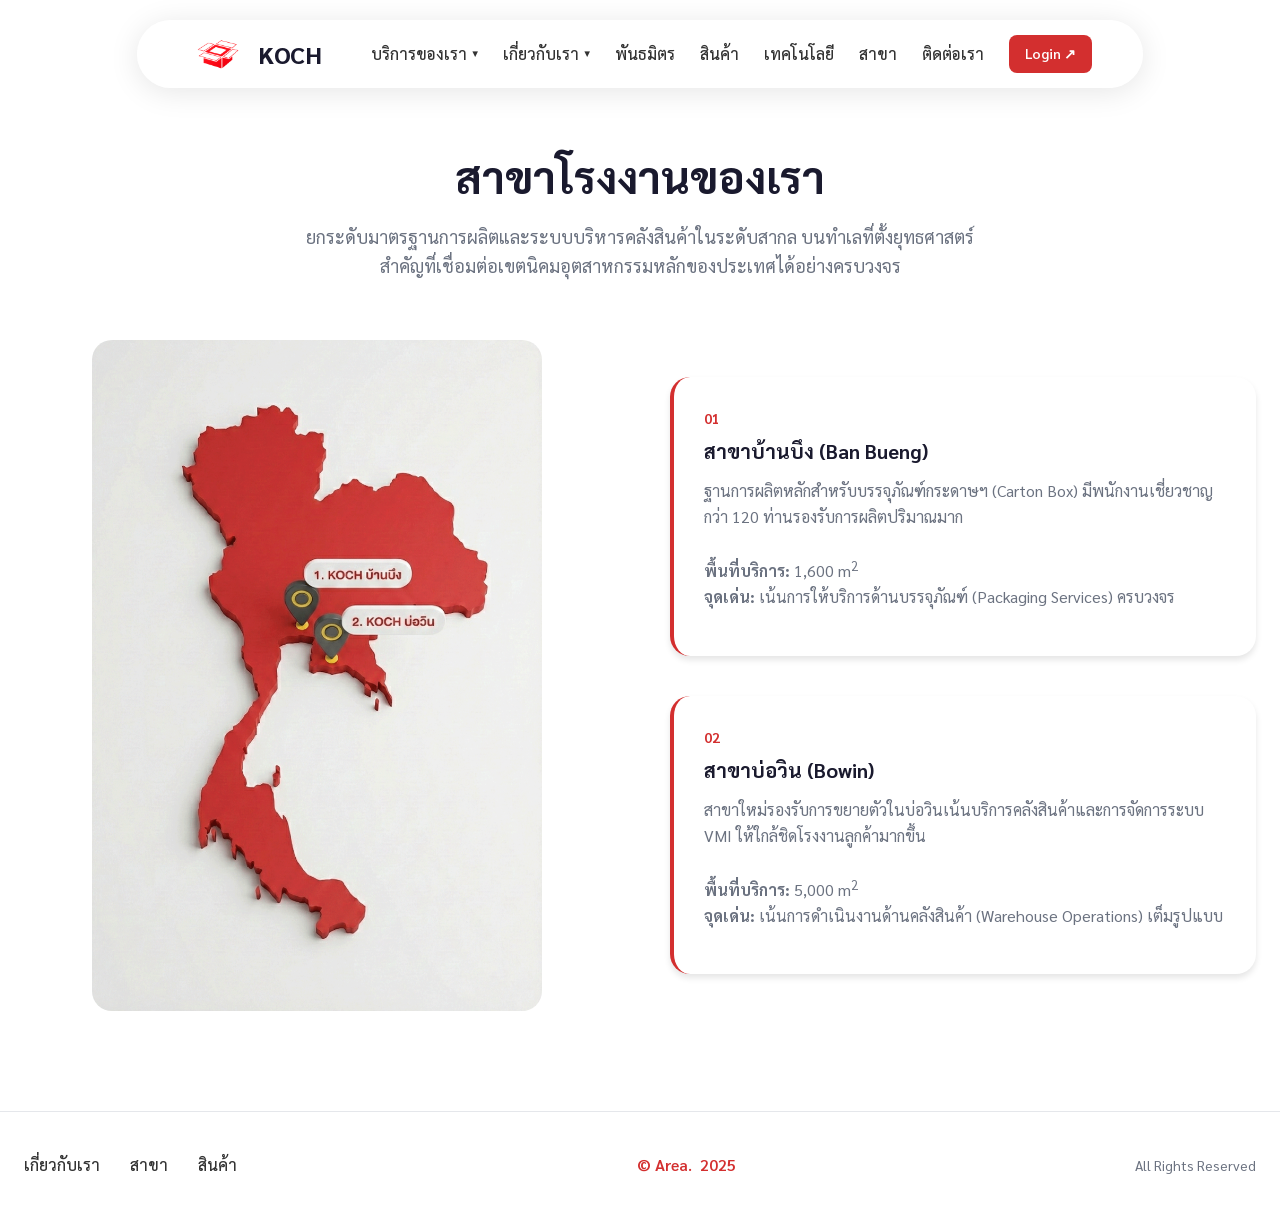
==== branches.html @ 714d0602 "feat: Introduce a dedicated technology page, update navigation links, add new technology-related ima" ====
<!doctype html>
<html lang="th">

<head>
  <meta charset="UTF-8" />
  <meta name="viewport" content="width=device-width, initial-scale=1.0" />
  <title>
    สาขาโรงงานของเรา - KOCH Packaging and Packing Services Co.,Ltd
  </title>
  <meta name="description" content="สาขาโรงงาน KOCH - ยกระดับมาตรฐานการผลิตและระบบบริหารคลังสินค้าในระดับสากล" />

  <!-- Favicon -->
  <link rel="icon" type="image/png" href="scr/assets/logo company/logo.png" />

  <!-- Google Fonts - Sarabun -->
  <link rel="preconnect" href="https://fonts.googleapis.com" />
  <link rel="preconnect" href="https://fonts.gstatic.com" crossorigin />
  <link href="https://fonts.googleapis.com/css2?family=Sarabun:wght@400;500;600;700;800&display=swap"
    rel="stylesheet" />

  <!-- Styles -->
  <link rel="stylesheet" href="styles.css" />
</head>

<body>
  <!-- ============================================
       Header / Navigation
       ============================================ -->
  <header class="header" id="header">
    <nav class="nav">
      <a href="index.html" class="logo">
        <img src="scr/assets/logo company/logo.png" alt="KOCH Logo" />
        <span class="logo-text">KOCH</span>
      </a>

      <ul class="nav-menu" id="navMenu">
        <li class="nav-dropdown">
          <a href="index.html#services" class="nav-link dropdown-toggle">บริการของเรา <span
              class="dropdown-arrow">▼</span></a>
          <ul class="dropdown-menu">
            <li>
              <a href="packaging-development.html" class="dropdown-link">Packaging Development</a>
            </li>
            <li>
              <a href="packaging-supply-management-system.html" class="dropdown-link">Packaging Supply Management
                System</a>
            </li>
            <li>
              <a href="warehouse-management.html" class="dropdown-link">Warehouse & Operation Management</a>
            </li>
            <li>
              <a href="transportation-service.html" class="dropdown-link">Transportation Inhouse Fleet & System</a>
            </li>
          </ul>
        </li>
        <li class="nav-dropdown">
          <a href="index.html#about" class="nav-link dropdown-toggle">เกี่ยวกับเรา <span
              class="dropdown-arrow">▼</span></a>
          <ul class="dropdown-menu">
            <li>
              <a href="company.html" class="dropdown-link">บริษัท Koch</a>
            </li>
            <li>
              <a href="expertise.html" class="dropdown-link">ความเชี่ยวชาญของเรา</a>
            </li>
            <li>
              <a href="vision.html" class="dropdown-link">วิสัยทัศน์</a>
            </li>
            <li>
              <a href="index.html#performance" class="dropdown-link">ผลประกอบการ</a>
            </li>
            <li>
              <a href="organization.html" class="dropdown-link">องค์กร</a>
            </li>
          </ul>
        </li>
        <li><a href="partners.html" class="nav-link">พันธมิตร</a></li>
        <li><a href="index.html#products" class="nav-link">สินค้า</a></li>
        <li>
          <a href="technology.html" class="nav-link">เทคโนโลยี</a>
        </li>
        <li><a href="branches.html" class="nav-link active">สาขา</a></li>
        <li><a href="contact.html" class="nav-link">ติดต่อเรา</a></li>
        <li><a href="#" class="btn btn-primary">Login ↗</a></li>
      </ul>

      <button class="mobile-menu-btn" id="mobileMenuBtn" aria-label="Toggle Menu">
        <span></span>
        <span></span>
        <span></span>
      </button>
    </nav>
  </header>

  <!-- ============================================
       Branches Section
       ============================================ -->
  <section class="section branches-section section-page-header" id="branches">
    <div class="container">
      <div class="branches-intro animate-on-scroll">
        <h2 class="section-title">สาขาโรงงานของเรา</h2>
        <p class="section-subtitle">
          ยกระดับมาตรฐานการผลิตและระบบบริหารคลังสินค้าในระดับสากล
          บนทำเลที่ตั้งยุทธศาสตร์สำคัญที่เชื่อมต่อเขตนิคมอุตสาหกรรมหลักของประเทศได้อย่างครบวงจร
        </p>
      </div>

      <div class="branches-content">
        <div class="branches-map animate-on-scroll">
          <img src="scr/assets/Gemini_Generated_map.png" alt="Thailand Map - KOCH Branches" width="600" height="750" />
        </div>

        <div class="branches-list">
          <div class="branch-card animate-on-scroll">
            <div class="branch-number">01</div>
            <h3 class="branch-name">สาขาบ้านบึง (Ban Bueng)</h3>
            <p class="branch-desc">
              ฐานการผลิตหลักสำหรับบรรจุภัณฑ์กระดาษฯ (Carton Box)
              มีพนักงานเชี่ยวชาญกว่า 120 ท่านรองรับการผลิตปริมาณมาก<br /><br />
              <strong>พื้นที่บริการ:</strong> 1,600 m<sup>2</sup><br />
              <strong>จุดเด่น:</strong> เน้นการให้บริการด้านบรรจุภัณฑ์
              (Packaging Services) ครบวงจร
            </p>
          </div>

          <div class="branch-card animate-on-scroll">
            <div class="branch-number">02</div>
            <h3 class="branch-name">สาขาบ่อวิน (Bowin)</h3>
            <p class="branch-desc">
              สาขาใหม่รองรับการขยายตัวในบ่อวินเน้นบริการคลังสินค้าและการจัดการระบบ
              VMI ให้ใกล้ชิดโรงงานลูกค้ามากขึ้น<br /><br />
              <strong>พื้นที่บริการ:</strong> 5,000 m<sup>2</sup><br />
              <strong>จุดเด่น:</strong> เน้นการดำเนินงานด้านคลังสินค้า
              (Warehouse Operations) เต็มรูปแบบ
            </p>
          </div>
        </div>
      </div>
    </div>
  </section>

  <!-- ============================================
       Footer
       ============================================ -->
  <footer class="footer">
    <div class="container">
      <div class="footer-content">
        <nav class="footer-nav">
          <a href="index.html#about" class="footer-link">เกี่ยวกับเรา</a>
          <a href="branches.html" class="footer-link">สาขา</a>
          <a href="index.html#products" class="footer-link">สินค้า</a>
        </nav>

        <div class="footer-brand">
          <span>© Area.</span>
          <span>2025</span>
        </div>

        <div class="footer-copyright">All Rights Reserved</div>
      </div>
    </div>
  </footer>

  <!-- Scripts -->
  <script src="scripts.js"></script>
</body>

</html>
---- styles.css ----
/* ============================================
   KOCH Packaging Website - Styles
   ============================================ */

/* ============================================
   TABLE OF CONTENTS
   ============================================
   
   1. CSS Variables (Design System)
   2. Reset & Base Styles
   3. Typography
   4. Layout (Container, Section)
   5. Header / Navigation
   6. Hero Section
   7. Services Section
   8. About Section
   9. Stats Section
   10. Expertise Section
   11. Products Section
   12. Technology Section
   13. Branches Section
   14. Contact Section
   15. Footer
   16. Components (Buttons, Cards, Carousel)
   17. Animations
   18. Responsive Breakpoints
   
/* ============================================
   1. CSS VARIABLES (Design System)
   ============================================ */
:root {
  /* Colors */
  --color-primary: #d32f2f;
  --color-primary-dark: #b71c1c;
  --color-primary-light: #ef5350;
  --color-navy: #1a1a2e;
  --color-navy-light: #2d2d44;
  --color-white: #ffffff;
  --color-light: #f8f9fa;
  --color-gray: #333333;
  --color-gray-light: #6b7280;
  --color-border: #e5e7eb;

  /* Typography */
  --font-family: "Sarabun", -apple-system, BlinkMacSystemFont, sans-serif;

  /* Spacing */
  --section-padding: 100px 0;
  --section-padding-mobile: 60px 0;
  --container-max: 1280px;
  --container-padding: 0 24px;

  /* Animations */
  --transition-fast: 0.2s ease;
  --transition-medium: 0.3s ease;
  --transition-slow: 0.5s ease;

  /* Shadows */
  --shadow-sm: 0 1px 3px rgba(0, 0, 0, 0.1);
  --shadow-md: 0 4px 6px rgba(0, 0, 0, 0.1);
  --shadow-lg: 0 10px 25px rgba(0, 0, 0, 0.15);
  --shadow-xl: 0 20px 50px rgba(0, 0, 0, 0.2);

  /* Border Radius */
  --radius-sm: 8px;
  --radius-md: 12px;
  --radius-lg: 20px;
  --radius-xl: 30px;
}

/* Reset & Base */
*,
*::before,
*::after {
  box-sizing: border-box;
  margin: 0;
  padding: 0;
}

html {
  scroll-behavior: smooth;
  font-size: 16px;
  scroll-padding-top: 180px;
}

body {
  font-family: var(--font-family);
  color: var(--color-gray);
  background-color: var(--color-white);
  line-height: 1.6;
  -webkit-font-smoothing: antialiased;
  -moz-osx-font-smoothing: grayscale;
}

img {
  max-width: 100%;
  height: auto;
  display: block;
}

a {
  text-decoration: none;
  color: inherit;
  transition: color var(--transition-fast);
}

ul,
ol {
  list-style: none;
}

/* Typography */
h1,
h2,
h3,
h4,
h5,
h6 {
  font-weight: 700;
  line-height: 1.2;
  color: var(--color-navy);
}

h1 {
  font-size: clamp(2rem, 5vw, 3.5rem);
}

h2 {
  font-size: clamp(1.75rem, 4vw, 2.75rem);
}

h3 {
  font-size: clamp(1.25rem, 3vw, 1.5rem);
}

p {
  margin-bottom: 1rem;
}

/* Container */
.container {
  max-width: var(--container-max);
  margin: 0 auto;
  padding: var(--container-padding);
}

/* Section Base */
.section {
  padding: var(--section-padding);
}

.section-header {
  text-align: center;
  margin-bottom: 60px;
}

.section-title {
  margin-bottom: 20px;
  position: relative;
}

.section-subtitle {
  color: var(--color-gray-light);
  font-size: 1.125rem;
  max-width: 700px;
  margin: 0 auto;
}

/* Subpage section with header offset - replaces inline style="padding-top: 150px" */
.section-page-header {
  padding-top: 150px;
}

/* ============================================
   Header / Navigation
   ============================================ */
.header {
  position: fixed;
  top: 20px;
  left: 50%;
  transform: translateX(-50%);
  z-index: 1000;
  background: rgba(255, 255, 255, 0.4);
  backdrop-filter: blur(20px);
  -webkit-backdrop-filter: blur(20px);
  transition: var(--transition-medium);
  border-radius: 50px;
  box-shadow: 0 4px 30px rgba(0, 0, 0, 0.1);
  border: 1px solid rgba(255, 255, 255, 0.3);
  width: auto;
  max-width: 95%;
}

.header.scrolled {
  box-shadow: 0 4px 30px rgba(0, 0, 0, 0.15);
}

.nav {
  display: flex;
  align-items: center;
  justify-content: center;
  gap: 90px;
  padding: 12px 50px;
}

.logo {
  display: flex;
  align-items: center;
  gap: 10px;
  font-size: 1.5rem;
  font-weight: 800;
  color: var(--color-navy);
  margin-right: 20px;
}

.logo img {
  height: 40px;
  width: auto;
}

.logo-text {
  font-weight: 800;
  letter-spacing: -0.5px;
}

.nav-menu {
  display: flex;
  align-items: center;
  gap: 25px;
}

.nav-link {
  font-weight: 500;
  color: var(--color-gray);
  position: relative;
  padding: 8px 0;
  white-space: nowrap;
}

.nav-link::after {
  content: "";
  position: absolute;
  bottom: 0;
  left: 0;
  width: 0;
  height: 2px;
  background: var(--color-primary);
  transition: var(--transition-fast);
}

.nav-link:hover::after {
  width: 100%;
}

.nav-link:hover {
  color: var(--color-primary);
}

/* Dropdown Menu Styles */
.nav-dropdown {
  position: relative;
}

.dropdown-toggle {
  display: flex;
  align-items: center;
  gap: 5px;
}

.dropdown-arrow {
  font-size: 0.6rem;
  transition: var(--transition-fast);
}

.nav-dropdown:hover .dropdown-arrow {
  transform: rotate(180deg);
}

.dropdown-menu {
  position: absolute;
  top: 100%;
  left: 50%;
  transform: translateX(-50%);
  background: rgba(255, 255, 255, 0.95);
  backdrop-filter: blur(20px);
  -webkit-backdrop-filter: blur(20px);
  border-radius: var(--radius-md);
  box-shadow: 0 10px 40px rgba(0, 0, 0, 0.15);
  min-width: 220px;
  padding: 12px 0;
  opacity: 0;
  visibility: hidden;
  transform: translateX(-50%) translateY(10px);
  transition: var(--transition-fast);
  border: 1px solid rgba(255, 255, 255, 0.3);
  margin-top: 10px;
  z-index: 1000;
}

.dropdown-menu::before {
  content: "";
  position: absolute;
  top: -10px;
  left: 0;
  right: 0;
  height: 10px;
}

.nav-dropdown:hover .dropdown-menu {
  opacity: 1;
  visibility: visible;
  transform: translateX(-50%) translateY(0);
}

.dropdown-menu li {
  list-style: none;
}

.dropdown-link {
  display: block;
  padding: 12px 20px;
  color: var(--color-gray);
  font-weight: 500;
  font-size: 0.9375rem;
  transition: var(--transition-fast);
  white-space: nowrap;
}

.dropdown-link:hover {
  background: var(--color-light);
  color: var(--color-primary);
  padding-left: 25px;
}

.btn {
  display: inline-flex;
  align-items: center;
  justify-content: center;
  gap: 6px;
  padding: 8px 16px;
  border-radius: var(--radius-sm);
  font-weight: 600;
  font-size: 0.85rem;
  transition: var(--transition-fast);
  cursor: pointer;
  border: none;
  white-space: nowrap;
}

.btn-primary {
  background: var(--color-primary);
  color: var(--color-white);
}

.btn-primary:hover {
  background: var(--color-primary-dark);
  transform: translateY(-2px);
  box-shadow: var(--shadow-md);
}

.btn-outline {
  background: transparent;
  border: 2px solid var(--color-primary);
  color: var(--color-primary);
}

.btn-outline:hover {
  background: var(--color-primary);
  color: var(--color-white);
}

/* Mobile Menu */
.mobile-menu-btn {
  display: none;
  flex-direction: column;
  gap: 5px;
  background: none;
  border: none;
  cursor: pointer;
  padding: 5px;
}

.mobile-menu-btn span {
  display: block;
  width: 25px;
  height: 3px;
  background: var(--color-navy);
  border-radius: 2px;
  transition: var(--transition-fast);
}

.mobile-menu-btn.active span:nth-child(1) {
  transform: translateY(8px) rotate(45deg);
}

.mobile-menu-btn.active span:nth-child(2) {
  opacity: 0;
}

.mobile-menu-btn.active span:nth-child(3) {
  transform: translateY(-8px) rotate(-45deg);
}

/* ============================================
   Hero Section - New Design with Overlapping Frames
   ============================================ */
.hero-new {
  padding-top: 80px;
  padding-bottom: 0;
  background: var(--color-white);
  overflow: visible;
}

.hero-new-container {
  max-width: var(--container-max);
  margin: 0 auto;
  padding: 40px 24px 0;
}

.hero-frame-wrapper {
  position: relative;
  max-width: 900px;
  margin: 0 auto;
  padding: 30px;
}

/* Red Rounded Frame - Background layer */
.hero-red-frame {
  position: absolute;
  top: 150px;
  left: -190px;
  width: 1280px;
  height: calc(70% - 40px);
  background: var(--color-primary);
  border-radius: 30px 30px 30px 30px;
  z-index: 1;
}

/* Dark iPad-like Frame - Contains the image */
.hero-dark-frame {
  position: relative;
  z-index: 2;
  background: #1a1a2e;
  border-radius: 20px;
  padding: 15px;
  box-shadow: 0 30px 80px rgba(0, 0, 0, 0.3);
  margin: 0 auto;
}

.hero-main-image {
  width: 100%;
  height: auto;
  display: block;
  border-radius: 12px;
}

/* Old Hero styles kept for backwards compatibility */
.hero {
  padding-top: 100px;
  background: linear-gradient(135deg,
      var(--color-primary) 0%,
      var(--color-primary-dark) 100%);
  color: var(--color-white);
  position: relative;
  overflow: hidden;
}

.hero-container {
  padding: 60px 24px 80px;
  max-width: var(--container-max);
  margin: 0 auto;
}

.hero-content {
  margin-bottom: 50px;
}

.hero-title {
  font-size: clamp(1.75rem, 4vw, 2.5rem);
  color: var(--color-white);
  margin-bottom: 20px;
  font-weight: 700;
}

.hero-description {
  font-size: 1rem;
  opacity: 0.95;
  max-width: 650px;
  line-height: 1.7;
  margin-bottom: 30px;
}

/* Stats Cards */
.stats-grid {
  display: grid;
  grid-template-columns: repeat(2, 1fr);
  gap: 30px;
  margin-bottom: 40px;
}

.stat-card {
  display: flex;
  align-items: flex-start;
  gap: 20px;
}

.stat-icon {
  width: 50px;
  height: 50px;
  background: var(--color-white);
  border-radius: var(--radius-sm);
  display: flex;
  align-items: center;
  justify-content: center;
  flex-shrink: 0;
}

.stat-icon svg {
  width: 28px;
  height: 28px;
  stroke: var(--color-primary);
}

.stat-number {
  font-size: 2.5rem;
  font-weight: 800;
  line-height: 1;
  margin-bottom: 5px;
}

.stat-label {
  font-size: 0.875rem;
  opacity: 0.9;
}

.stat-title {
  font-weight: 700;
  font-size: 1.1rem;
  margin-bottom: 8px;
  color: var(--color-white);
}

.stat-desc {
  font-size: 0.9rem;
  opacity: 0.9;
  line-height: 1.5;
}

/* Hero Images */
.hero-images {
  display: grid;
  grid-template-columns: 1fr 1fr;
  gap: 20px;
}

.hero-image-card {
  border-radius: var(--radius-lg);
  overflow: hidden;
  box-shadow: var(--shadow-xl);
  transition: var(--transition-medium);
}

.hero-image-card:hover {
  transform: scale(1.02);
}

.hero-image-card img {
  width: 100%;
  height: 250px;
  object-fit: cover;
}

.hero-image-card.large {
  grid-column: span 2;
}

.hero-image-card.large img {
  height: 300px;
}

/* Hero New Responsive */

/* iPad Pro 12.9" and large tablets */
@media (max-width: 1366px) {
  .hero-red-frame {
    width: calc(100% + 100px);
    left: -50px;
  }
}

/* iPad Pro 11" / iPad Air */
@media (max-width: 1180px) {
  .hero-red-frame {
    top: 120px;
    left: -30px;
    width: calc(100% + 60px);
    height: calc(65% - 30px);
  }

  .hero-dark-frame {
    margin-left: 30px;
  }
}

/* iPad Air / iPad Mini landscape */
@media (max-width: 1024px) {
  .hero-red-frame {
    top: 100px;
    left: -20px;
    width: calc(100% + 40px);
    height: calc(60% - 20px);
  }

  .hero-dark-frame {
    margin-left: 20px;
    padding: 12px;
  }
}

/* iPad Mini portrait and smaller tablets */
@media (max-width: 834px) {
  .hero-red-frame {
    top: 90px;
    left: -15px;
    width: calc(100% + 30px);
    height: calc(55% - 15px);
    border-radius: 25px;
  }

  .hero-dark-frame {
    margin-left: 15px;
    padding: 10px;
    border-radius: 16px;
  }
}

/* Mobile devices */
@media (max-width: 768px) {
  .hero-new {
    padding-top: 70px;
  }

  .hero-red-frame {
    top: 80px;
    left: -10px;
    width: calc(100% + 20px);
    height: calc(50% - 10px);
    border-radius: 20px;
  }

  .hero-main-image {
    border-radius: 8px;
  }

  .hero-dark-frame {
    margin-left: 10px;
    padding: 8px;
    border-radius: 14px;
  }
}

/* ============================================
   Services Section
   ============================================ */
.services {
  background: var(--color-white);
  padding-top: 0;
}

.services-grid {
  display: grid;
  grid-template-columns: repeat(4, 1fr);
  gap: 30px;
}

.service-card {
  padding: 40px;
  border-radius: var(--radius-lg);
  background: #f0f0f0;
  border: 0;
  color: #242424;
  font-weight: 600;
  text-shadow: 0 0.0625em 0 #fff;
  box-shadow:
    inset 0 0.0625em 0 0 #f4f4f4,
    0 0.0625em 0 0 #efefef,
    0 0.125em 0 0 #ececec,
    0 0.25em 0 0 #e0e0e0,
    0 0.3125em 0 0 #dedede,
    0 0.375em 0 0 #dcdcdc,
    0 0.425em 0 0 #cacaca,
    0 0.425em 0.5em 0 #cecece;
  transition: translate 0.15s ease, box-shadow 0.15s ease;
  cursor: pointer;
}

.service-card:hover {
  translate: 0 0.425em;
  box-shadow:
    inset 0 0.03em 0 0 #f4f4f4,
    0 0.03em 0 0 #efefef,
    0 0.0625em 0 0 #ececec,
    0 0.125em 0 0 #e0e0e0,
    0 0.125em 0 0 #dedede,
    0 0.2em 0 0 #dcdcdc,
    0 0.225em 0 0 #cacaca,
    0 0.225em 0.375em 0 #cecece;
}

.service-card:active {
  translate: 0 0.225em;
  box-shadow:
    inset 0 0.03em 0 0 #f4f4f4,
    0 0.03em 0 0 #efefef,
    0 0.0625em 0 0 #ececec,
    0 0.125em 0 0 #e0e0e0,
    0 0.125em 0 0 #dedede,
    0 0.2em 0 0 #dcdcdc,
    0 0.225em 0 0 #cacaca,
    0 0.225em 0.375em 0 #cecece;
}

.service-icon {
  width: 60px;
  height: 60px;
  background: var(--color-white);
  border-radius: var(--radius-md);
  display: flex;
  align-items: center;
  justify-content: center;
  margin-bottom: 24px;
  box-shadow: var(--shadow-sm);
}

.service-icon svg {
  width: 32px;
  height: 32px;
  stroke: var(--color-primary);
}

.service-title {
  margin-bottom: 16px;
  font-size: 1.25rem;
}

.service-desc {
  color: var(--color-gray-light);
  line-height: 1.7;
}

/* ============================================
   About Section
   ============================================ */
.about {
  background: var(--color-light);
}

.about-wrapper {
  display: grid;
  grid-template-columns: 1fr 1fr;
  gap: 60px;
  align-items: center;
}

.about-content {
  max-width: 900px;
}

.about-title {
  font-size: clamp(2.5rem, 6vw, 4rem);
  margin-bottom: 30px;
}

.about-text {
  font-size: 1.125rem;
  line-height: 1.8;
  color: var(--color-gray);
}

.about-model {
  display: flex;
  justify-content: center;
  align-items: center;
}

.about-model model-viewer {
  border-radius: var(--radius-lg);
  background: transparent;
}

@media (max-width: 992px) {
  .about-wrapper {
    grid-template-columns: 1fr;
    gap: 40px;
  }

  .about-model {
    order: -1;
  }
}

/* ============================================
   Stats with Customers Section
   ============================================ */
.stats-section {
  background: var(--color-white);
  position: relative;
}

.stats-content {
  display: grid;
  grid-template-columns: 1fr 1fr;
  gap: 60px;
  align-items: center;
}

.stats-info {
  padding-right: 40px;
}

.stats-intro {
  margin-bottom: 30px;
}

.stats-intro-title {
  font-size: 1.5rem;
  color: var(--color-primary);
  margin-bottom: 15px;
}

.stats-boxes {
  display: grid;
  grid-template-columns: repeat(2, 1fr);
  gap: 30px;
  margin-bottom: 40px;
}

.stats-box {
  background: var(--color-light);
  padding: 30px;
  border-radius: var(--radius-md);
  text-align: center;
}

.stats-box-icon {
  width: 50px;
  height: 50px;
  background: var(--color-primary);
  border-radius: 50%;
  display: flex;
  align-items: center;
  justify-content: center;
  margin: 0 auto 15px;
}

.stats-box-icon svg {
  width: 24px;
  height: 24px;
  stroke: var(--color-white);
}

.stats-box-number {
  font-size: 2.5rem;
  font-weight: 800;
  color: var(--color-primary);
  line-height: 1;
}

.stats-box-label {
  font-size: 0.875rem;
  color: var(--color-gray-light);
  margin-top: 8px;
}

.stats-box-title {
  font-weight: 700;
  margin-top: 15px;
  font-size: 1rem;
}

.stats-box-desc {
  font-size: 0.875rem;
  color: var(--color-gray-light);
  margin-top: 8px;
  line-height: 1.5;
}

.stats-images {
  display: grid;
  grid-template-columns: repeat(2, 1fr);
  gap: 15px;
}

.stats-image {
  border-radius: var(--radius-md);
  overflow: hidden;
}

.stats-image img {
  width: 100%;
  height: 200px;
  object-fit: cover;
  transition: var(--transition-medium);
}

.stats-image:hover img {
  transform: scale(1.05);
}

.stats-image.large {
  grid-column: span 2;
}

/* ============================================
   Packaging Development Specifics
   ============================================ */
.packaging-intro-grid {
  display: grid;
  grid-template-columns: 1.2fr 0.8fr;
  gap: 40px;
  align-items: center;
}

.packaging-intro-grid.model-left {
  grid-template-columns: 0.8fr 1.2fr;
}

@media (max-width: 768px) {
  .packaging-intro-grid {
    grid-template-columns: 1fr;
    gap: 30px;
  }
}

.stats-image.large img {
  height: 250px;
}

/* ============================================
   Expertise Section (Our Expertise)
   ============================================ */
.expertise-section {
  background: var(--color-white);
  position: relative;
}

.expertise-content {
  display: grid;
  grid-template-columns: 1fr 1fr;
  gap: 60px;
  align-items: start;
}

.expertise-info {
  padding-right: 20px;
}

.expertise-title {
  font-size: clamp(2.5rem, 6vw, 4rem);
  font-weight: 800;
  color: var(--color-navy);
  margin-bottom: 30px;
  line-height: 1.2;
}

.expertise-subtitle {
  font-size: 1.25rem;
  color: var(--color-navy);
  font-weight: 600;
  margin-bottom: 20px;
  line-height: 1.6;
}

.exp.service-desc {
  font-size: 0.9375rem;
  color: var(--color-gray-light);
  line-height: 1.7;
}

.service-card-link {
  text-decoration: none;
  color: inherit;
  display: block;
}

.service-card-link .service-card {
  cursor: pointer;
}

/* ============================================
   Service Detail Page
   ============================================ */
.service-detail-hero {
  padding: 150px 0 60px;
  background: linear-gradient(135deg,
      var(--color-navy) 0%,
      var(--color-navy-light) 100%);
  color: var(--color-white);
}

.service-detail-header {
  text-align: center;
}

.service-detail-icon {
  width: 80px;
  height: 80px;
  background: rgba(255, 255, 255, 0.15);
  border-radius: var(--radius-lg);
  display: flex;
  align-items: center;
  justify-content: center;
  margin: 0 auto 30px;
}

.service-detail-icon svg {
  width: 40px;
  height: 40px;
  stroke: var(--color-white);
}

.service-detail-title {
  font-size: clamp(2.5rem, 5vw, 3.5rem);
  font-weight: 800;
  margin-bottom: 15px;
}

.service-detail-subtitle {
  font-size: 1.25rem;
  opacity: 0.9;
}

.service-detail-content {
  background: var(--color-white);
}

.service-detail-intro {
  max-width: 900px;
  margin: 0 auto 60px;
  text-align: center;
}

.lead-text {
  font-size: 1.25rem;
  line-height: 1.8;
  color: var(--color-gray);
}

.capabilities-section {
  margin-bottom: 60px;
}

.section-title-center {
  text-align: center;
  font-size: 2rem;
  font-weight: 700;
  color: var(--color-navy);
  margin-bottom: 10px;
}

.section-subtitle-center {
  text-align: center;
  font-size: 1rem;
  color: var(--color-gray-light);
  margin-bottom: 20px;
}

.capabilities-intro {
  text-align: center;
  font-size: 1.1rem;
  color: var(--color-gray);
  margin-bottom: 40px;
}

.capabilities-grid {
  display: grid;
  grid-template-columns: repeat(3, 1fr);
  gap: 30px;
}

.capability-card {
  background: var(--color-light);
  padding: 40px;
  border-radius: var(--radius-lg);
  text-align: center;
  transition: var(--transition-medium);
}

.capability-card:hover {
  transform: translateY(-5px);
  box-shadow: var(--shadow-lg);
}

.capability-icon {
  width: 70px;
  height: 70px;
  background: var(--color-primary);
  border-radius: 50%;
  display: flex;
  align-items: center;
  justify-content: center;
  margin: 0 auto 25px;
}

.capability-icon svg {
  width: 32px;
  height: 32px;
  stroke: var(--color-white);
}

.capability-card h3 {
  font-size: 1.25rem;
  font-weight: 700;
  color: var(--color-navy);
  margin-bottom: 15px;
}

.capability-card p {
  font-size: 0.95rem;
  color: var(--color-gray);
  line-height: 1.7;
}

.back-link {
  text-align: center;
  margin-top: 40px;
}

@media (max-width: 992px) {
  .capabilities-grid {
    grid-template-columns: repeat(2, 1fr);
  }
}

@media (max-width: 768px) {
  .capabilities-grid {
    grid-template-columns: 1fr;
  }

  .service-detail-title {
    font-size: 2rem;
  }
}

.expertise-desc {
  font-size: 1rem;
  color: var(--color-gray);
  line-height: 1.8;
  margin-bottom: 40px;
}

.expertise-services-list {
  display: flex;
  flex-direction: column;
  gap: 30px;
}

.expertise-service-item {
  display: flex;
  gap: 20px;
  align-items: flex-start;
}

.expertise-service-number {
  font-size: 1.125rem;
  font-weight: 600;
  color: var(--color-gray-light);
  min-width: 30px;
}

.expertise-service-content h3 {
  font-size: 1.125rem;
  font-weight: 700;
  color: var(--color-navy);
  margin-bottom: 8px;
}

.expertise-service-content p {
  font-size: 0.95rem;
  color: var(--color-gray);
  line-height: 1.6;
  margin: 0;
}

.expertise-images {
  display: flex;
  flex-direction: column;
  gap: 15px;
}

.expertise-image {
  border-radius: var(--radius-lg);
  overflow: hidden;
}

.expertise-image img {
  width: 100%;
  height: 280px;
  object-fit: cover;
  transition: var(--transition-medium);
}

.expertise-image.large {
  height: 100%;
}

.expertise-image.large img {
  height: 100%;
  min-height: 600px;
  object-fit: cover;
}

.expertise-image:hover img {
  transform: scale(1.02);
}

/* Expertise Section Responsive */
@media (max-width: 992px) {
  .expertise-content {
    grid-template-columns: 1fr;
    gap: 40px;
  }

  .expertise-info {
    padding-right: 0;
  }

  .expertise-title {
    font-size: 2.5rem;
  }

  .expertise-image.large img {
    min-height: 350px;
  }

  /* Reverse order for specific sections on mobile */
  .expertise-content.mobile-reverse .expertise-info {
    order: 1;
  }

  .expertise-content.mobile-reverse .expertise-images {
    order: 2;
  }
}

@media (max-width: 768px) {
  .expertise-title {
    font-size: 2rem;
  }

  .expertise-subtitle {
    font-size: 1.1rem;
  }

  .expertise-services-list {
    gap: 25px;
  }

  .expertise-image.large img {
    min-height: 280px;
  }
}

/* Customer Logos */
.customers-section {
  padding: 60px 0;
  background: var(--color-white);
}

.customers-section .customers {
  margin-top: 0;
  padding-top: 0;
  border-top: none;
}

.customers {
  margin-top: 60px;
  padding-top: 60px;
  border-top: 1px solid var(--color-border);
}

.customers-title {
  text-align: center;
  font-size: 1rem;
  color: var(--color-gray-light);
  margin-bottom: 30px;
  text-transform: uppercase;
  letter-spacing: 2px;
}

.customers-logos {
  display: flex;
  flex-wrap: wrap;
  justify-content: center;
  align-items: center;
  gap: 40px;
}

/* Infinite Logo Slider */
.logo-slider {
  overflow: hidden;
  position: relative;
  width: 100%;
}

.logo-slider::before,
.logo-slider::after {
  content: "";
  position: absolute;
  top: 0;
  width: 100px;
  height: 100%;
  z-index: 2;
}

.logo-slider::before {
  left: 0;
  background: linear-gradient(to right, var(--color-white), transparent);
}

.logo-slider::after {
  right: 0;
  background: linear-gradient(to left, var(--color-white), transparent);
}

.logo-slider-track {
  display: flex;
  align-items: center;
  gap: 60px;
  animation: scroll-logos 20s linear infinite;
  width: max-content;
}

.logo-slider-track:hover {
  animation-play-state: paused;
}

@keyframes scroll-logos {
  0% {
    transform: translateX(0);
  }

  100% {
    transform: translateX(-50%);
  }
}

.customer-logo {
  height: 40px;
  width: auto;
  opacity: 0.7;
  transition: var(--transition-fast);
  filter: grayscale(100%);
  flex-shrink: 0;
}

.customer-logo:hover {
  opacity: 1;
  filter: grayscale(0%);
}

/* Logo size modifiers */
.customer-logo.logo-sm {
  height: 28px;
}

.customer-logo.logo-lg {
  height: 55px;
}

/* ============================================
   Branches Section
   ============================================ */
.branches {
  background: var(--color-light);
}

.branches-intro {
  text-align: center;
  margin-bottom: 60px;
}

.branches-content {
  display: grid;
  grid-template-columns: 1fr 1fr;
  gap: 60px;
  align-items: center;
}

.branches-map {
  position: relative;
}

.branches-map img {
  width: 100%;
  max-width: 450px;
  height: 100%;
  min-height: 600px;
  object-fit: cover;
  margin: 0 auto;
  display: block;
  border-radius: 20px;
}

.branches-list {
  display: flex;
  flex-direction: column;
  gap: 40px;
}

.branch-card {
  background: var(--color-white);
  padding: 30px;
  border-radius: var(--radius-lg);
  box-shadow: var(--shadow-md);
  transition: var(--transition-medium);
  border-left: 4px solid var(--color-primary);
}

.branch-card:hover {
  transform: translateX(10px);
  box-shadow: var(--shadow-lg);
}

.branch-number {
  font-size: 0.875rem;
  color: var(--color-primary);
  font-weight: 700;
  margin-bottom: 10px;
}

.branch-name {
  font-size: 1.25rem;
  margin-bottom: 15px;
}

.branch-desc {
  color: var(--color-gray-light);
  line-height: 1.6;
}

.branch-icon {
  width: 50px;
  height: 50px;
  min-width: 50px;
  background: var(--color-primary);
  border-radius: 50%;
  display: flex;
  align-items: center;
  justify-content: center;
  margin-bottom: 15px;
}

.branch-icon svg {
  stroke: var(--color-white);
}

.branch-card:has(.branch-icon) {
  display: flex;
  flex-direction: column;
}

.section-desc {
  font-size: 1.1rem;
  color: var(--color-gray);
  line-height: 1.8;
  margin-top: 20px;
}

/* ============================================
   Timeline Section
   ============================================ */
.timeline-section {
  margin-top: 80px;
  padding-top: 60px;
  border-top: 1px solid var(--color-border);
}

.timeline-title {
  text-align: center;
  font-size: 1.75rem;
  font-weight: 700;
  color: var(--color-navy);
  margin-bottom: 10px;
}

.timeline-subtitle {
  text-align: center;
  font-size: 1rem;
  color: var(--color-gray-light);
  margin-bottom: 50px;
}

.timeline {
  display: flex;
  justify-content: space-between;
  position: relative;
  padding: 0 20px;
}

.timeline::before {
  content: "";
  position: absolute;
  top: 25px;
  left: 10%;
  right: 10%;
  height: 3px;
  background: linear-gradient(90deg, var(--color-primary), var(--color-border));
  z-index: 0;
}

.timeline-item {
  display: flex;
  flex-direction: column;
  align-items: center;
  text-align: center;
  flex: 1;
  position: relative;
  z-index: 1;
}

.timeline-number {
  width: 50px;
  height: 50px;
  background: var(--color-primary);
  color: var(--color-white);
  border-radius: 50%;
  display: flex;
  align-items: center;
  justify-content: center;
  font-weight: 700;
  font-size: 1rem;
  margin-bottom: 20px;
  box-shadow: 0 4px 15px rgba(220, 53, 69, 0.3);
  transition: var(--transition-medium);
}

.timeline-item:hover .timeline-number {
  transform: scale(1.1);
  box-shadow: 0 6px 25px rgba(220, 53, 69, 0.4);
}

.timeline-content {
  background: var(--color-white);
  padding: 20px 15px;
  border-radius: var(--radius-md);
  box-shadow: var(--shadow-sm);
  max-width: 180px;
  transition: var(--transition-medium);
}

.timeline-item:hover .timeline-content {
  transform: translateY(-5px);
  box-shadow: var(--shadow-md);
}

.timeline-content h4 {
  font-size: 1.1rem;
  font-weight: 700;
  color: var(--color-navy);
  margin-bottom: 8px;
}

.timeline-content p {
  font-size: 0.875rem;
  color: var(--color-gray);
  line-height: 1.5;
  margin: 0;
}

@media (max-width: 992px) {
  .timeline {
    flex-direction: column;
    gap: 30px;
    padding: 0;
  }

  .timeline::before {
    top: 0;
    bottom: 0;
    left: 25px;
    right: auto;
    width: 3px;
    height: auto;
  }

  .timeline-item {
    flex-direction: row;
    text-align: left;
    gap: 20px;
  }

  .timeline-number {
    margin-bottom: 0;
    min-width: 50px;
  }

  .timeline-content {
    max-width: 100%;
    flex: 1;
  }
}

/* ============================================
   Core Services List
   ============================================ */
.core-services {
  background: var(--color-white);
}

.core-services-list {
  display: grid;
  grid-template-columns: repeat(2, 1fr);
  gap: 30px;
}

.core-service-item {
  display: flex;
  gap: 20px;
  padding: 30px;
  background: var(--color-light);
  border-radius: var(--radius-md);
  transition: var(--transition-medium);
}

.core-service-item:hover {
  background: var(--color-white);
  box-shadow: var(--shadow-lg);
  transform: translateY(-3px);
}

.core-service-number {
  font-size: 2rem;
  font-weight: 800;
  color: var(--color-primary);
  line-height: 1;
}

.core-service-content h3 {
  margin-bottom: 10px;
  font-size: 1.1rem;
}

.core-service-content p {
  color: var(--color-gray-light);
  font-size: 0.9rem;
  line-height: 1.6;
  margin: 0;
}

/* ============================================
   Products Section
   ============================================ */
.products {
  background: var(--color-light);
}

.products-grid {
  display: grid;
  grid-template-columns: repeat(3, 1fr);
  gap: 30px;
}

.product-card {
  background: var(--color-white);
  border-radius: var(--radius-lg);
  overflow: hidden;
  box-shadow: var(--shadow-sm);
  transition: var(--transition-medium);
}

.product-card:hover {
  transform: translateY(-10px);
  box-shadow: var(--shadow-xl);
}

.product-image {
  height: 280px;
  overflow: hidden;
  background: #f8f8f8;
  display: flex;
  align-items: center;
  justify-content: center;
}

.product-image img {
  width: 100%;
  height: 100%;
  object-fit: cover;
  transition: var(--transition-medium);
}

.product-card:hover .product-image img {
  transform: scale(1.1);
}

.product-info {
  padding: 20px;
  text-align: center;
}

.product-name {
  font-size: 1rem;
  font-weight: 600;
}

/* ============================================
   Contact Section
   ============================================ */
.contact {
  background: var(--color-white);
}

.contact-content {
  text-align: center;
  margin-bottom: 50px;
}

.contact-title {
  font-size: clamp(2rem, 5vw, 3rem);
  margin-bottom: 20px;
}

.contact-desc {
  color: var(--color-gray-light);
  font-size: 1.125rem;
  max-width: 600px;
  margin: 0 auto;
}

.contact-info {
  display: flex;
  flex-wrap: wrap;
  justify-content: center;
  gap: 40px;
  margin-bottom: 50px;
}

.contact-item {
  display: flex;
  align-items: center;
  gap: 15px;
}

.contact-icon {
  width: 50px;
  height: 50px;
  min-width: 50px;
  flex-shrink: 0;
  background: var(--color-primary);
  border-radius: 50%;
  display: flex;
  align-items: center;
  justify-content: center;
}

.contact-icon svg {
  width: 24px;
  height: 24px;
  stroke: var(--color-white);
}

.contact-text {
  text-align: left;
}

.contact-label {
  font-size: 0.875rem;
  color: var(--color-gray-light);
}

.contact-value {
  font-weight: 600;
}

.map-container {
  border-radius: var(--radius-lg);
  overflow: hidden;
  box-shadow: var(--shadow-lg);
}

.map-container iframe {
  width: 100%;
  height: 400px;
  display: block;
  border: none;
}

/* ============================================
   Footer
   ============================================ */
.footer {
  background: var(--color-white);
  border-top: 1px solid var(--color-border);
  padding: 40px 0;
}

.footer-content {
  display: flex;
  align-items: center;
  justify-content: space-between;
  flex-wrap: wrap;
  gap: 20px;
}

.footer-nav {
  display: flex;
  gap: 30px;
}

.footer-link {
  color: var(--color-gray);
  font-weight: 500;
}

.footer-link:hover {
  color: var(--color-primary);
}

.footer-copyright {
  color: var(--color-gray-light);
  font-size: 0.875rem;
}

.footer-brand {
  display: flex;
  align-items: center;
  gap: 8px;
  color: var(--color-primary);
  font-weight: 600;
}

/* ============================================
   Animations
   ============================================ */
@keyframes fadeInUp {
  from {
    opacity: 0;
    transform: translateY(30px);
  }

  to {
    opacity: 1;
    transform: translateY(0);
  }
}

@keyframes fadeIn {
  from {
    opacity: 0;
  }

  to {
    opacity: 1;
  }
}

.fade-in-up {
  animation: fadeInUp 0.6s ease forwards;
}

.fade-in {
  animation: fadeIn 0.6s ease forwards;
}

/* Scroll Animations */
.animate-on-scroll {
  opacity: 0.1;
  transform: translateY(40px);
  transition: all 0.6s ease;
}

.animate-on-scroll.visible {
  opacity: 1;
  transform: translateY(0);
}

/* ============================================
   Responsive Design
   ============================================ */
@media (max-width: 1024px) {
  .services-grid {
    grid-template-columns: repeat(2, 1fr);
  }

  .stats-content,
  .branches-content {
    grid-template-columns: 1fr;
    gap: 40px;
  }

  .stats-info {
    padding-right: 0;
  }

  .branches-map {
    order: -1;
  }

  .core-services-list {
    grid-template-columns: 1fr;
  }
}

/* iPad Air - Hamburger Menu */
@media (max-width: 1180px) {
  .header {
    top: 10px;
    left: 10px;
    right: 10px;
    transform: none;
    border-radius: 25px;
    max-width: calc(100% - 20px);
  }

  .nav {
    justify-content: space-between;
    padding: 10px 20px;
    gap: 15px;
  }

  .nav-menu {
    position: fixed;
    top: 0;
    right: -100%;
    width: 80%;
    max-width: 350px;
    height: 100vh;
    background: var(--color-white);
    flex-direction: column;
    align-items: flex-start;
    padding: 80px 30px 30px;
    box-shadow: var(--shadow-xl);
    transition: var(--transition-medium);
    gap: 20px;
    border-radius: 0;
  }

  .nav-menu.active {
    right: 0;
  }

  .mobile-menu-btn {
    display: flex;
  }
}

@media (max-width: 768px) {
  :root {
    --section-padding: 60px 0;
  }

  /* Hero Mobile */
  .hero-container {
    padding: 40px 24px 60px;
  }

  .stats-grid {
    grid-template-columns: 1fr;
    gap: 20px;
  }

  .hero-images {
    grid-template-columns: 1fr;
  }

  .hero-image-card.large {
    grid-column: span 1;
  }

  .hero-image-card img,
  .hero-image-card.large img {
    height: 200px;
  }

  /* Services Mobile */
  .services-grid {
    grid-template-columns: 1fr;
  }

  /* Stats Mobile */
  .stats-boxes {
    grid-template-columns: 1fr;
  }

  .stats-images {
    grid-template-columns: 1fr;
  }

  .stats-image.large {
    grid-column: span 1;
  }

  /* Products Mobile */
  .products-grid {
    grid-template-columns: 1fr;
  }

  /* Contact Mobile */
  .contact-info {
    flex-direction: column;
    align-items: center;
  }

  .contact-item {
    width: 100%;
    max-width: 300px;
  }

  /* Footer Mobile */
  .footer-content {
    flex-direction: column;
    text-align: center;
  }

  .footer-nav {
    flex-wrap: wrap;
    justify-content: center;
  }
}

@media (max-width: 480px) {
  .hero-title {
    font-size: 1.5rem;
  }

  .stat-number {
    font-size: 2rem;
  }

  .stats-box-number {
    font-size: 2rem;
  }

  .product-image {
    height: 220px;
  }
}

/* ============================================
   VMI System Section
   ============================================ */
.vmi-section {
  background: var(--color-light);

  background-color: #f8f9fa;
  /* Light gray */
}

.vmi-benefits-title {
  text-align: center;
  margin: 60px 0 40px;
  font-size: 1.75rem;
}

.vmi-benefits-grid {
  display: grid;
  grid-template-columns: repeat(3, 1fr);
  gap: 30px;
  max-width: 1100px;
  margin: 0 auto;
}

/* Make the last 2 items centered if there are 5 items? 
   No, standard grid flow. 3 on top, 2 on bot centered?
   We can use flexible wrapping or just specific grid placement.
   Let's use auto-fit or specific classes. 
   For 5 items: 3 top, 2 bottom centered looks best. */
.vmi-benefits-grid {
  display: flex;
  flex-wrap: wrap;
  justify-content: center;
}

.vmi-card {
  flex: 0 0 calc(33.333% - 20px);
  background: var(--color-white);
  padding: 30px;
  border-radius: var(--radius-md);
  box-shadow: var(--shadow-md);
  text-align: center;
  transition: var(--transition-medium);
  border-top: 4px solid var(--color-primary);
  margin-bottom: 20px;
}

.vmi-card:hover {
  transform: translateY(-5px);
  box-shadow: var(--shadow-lg);
}

.vmi-card-number {
  font-size: 2.5rem;
  font-weight: 800;
  color: var(--color-primary);
  margin-bottom: 10px;
  line-height: 1.2;
}

.vmi-card-title {
  font-size: 1.125rem;
  font-weight: 700;
  margin-bottom: 10px;
  color: var(--color-navy);
}

.vmi-card-desc {
  font-size: 0.95rem;
  color: var(--color-gray-light);
}

@media (max-width: 900px) {
  .vmi-card {
    flex: 0 0 calc(50% - 20px);
  }
}

@media (max-width: 600px) {
  .vmi-card {
    flex: 0 0 100%;
  }
}

/* ============================================
   VMI Page Utilities
   ============================================ */
.bg-light {
  background-color: var(--color-light);
}

.section-padding {
  padding: 60px 0;
}

/* Specific grid for Core Functions (2x2 on Desktop) */
.core-functions-grid {
  display: grid;
  grid-template-columns: 1fr;
  gap: 20px;
  max-width: 850px;
  margin: 0 auto;
}

.core-functions-grid .vmi-card {
  margin-bottom: 0;
  padding: 25px;
}

@media (min-width: 768px) {
  .core-functions-grid {
    grid-template-columns: repeat(2, 1fr);
  }
}

/* ============================================
   Carousel Styles (VMI Benefits)
   ============================================ */
.carousel-container {
  position: relative;
  max-width: 1000px;
  margin: 0 auto;
  padding: 0 40px;
}

.vmi-benefits-grid {
  display: flex;
  overflow-x: auto;
  scroll-snap-type: x mandatory;
  gap: 20px;
  padding-bottom: 20px;
  scrollbar-width: none;
  /* Firefox */
  -ms-overflow-style: none;
  /* IE/Edge */
}

.vmi-benefits-grid::-webkit-scrollbar {
  display: none;
}

.vmi-benefits-grid .vmi-card {
  min-width: 280px;
  flex: 0 0 auto;
  scroll-snap-align: center;
}

.carousel-btn {
  position: absolute;
  top: 50%;
  transform: translateY(-50%);
  background: #fff;
  border: 1px solid #eee;
  width: 40px;
  height: 40px;
  border-radius: 50%;
  display: flex;
  align-items: center;
  justify-content: center;
  cursor: pointer;
  box-shadow: 0 2px 5px rgba(0, 0, 0, 0.1);
  z-index: 10;
  font-size: 1.2rem;
  color: var(--color-primary);
  transition: all 0.3s ease;
}

.carousel-btn:hover {
  background: var(--color-primary);
  color: #fff;
}

.carousel-btn.prev {
  left: -10px;
}

.carousel-btn.next {
  right: -10px;
}

@media (max-width: 768px) {
  .carousel-container {
    padding: 0;
  }

  .carousel-btn {
    display: none;
  }
}

/* ============================================
   Warehouse Carousel Styles
   ============================================ */
.warehouse-carousel {
  width: 100%;
  max-width: 100%;
}

.warehouse-carousel .carousel-container {
  position: relative;
  width: 100%;
  max-width: 100%;
  padding: 0;
  border-radius: var(--radius-lg);
  overflow: hidden;
}

.warehouse-carousel .carousel-slides {
  position: relative;
  width: 100%;
  height: 350px;
}

.warehouse-carousel .carousel-slide {
  position: absolute;
  top: 0;
  left: 0;
  width: 100%;
  height: 100%;
  opacity: 0;
  transition: opacity 0.5s ease;
}

.warehouse-carousel .carousel-slide.active {
  opacity: 1;
}

.warehouse-carousel .carousel-slide img {
  width: 100%;
  height: 100%;
  object-fit: cover;
  border-radius: var(--radius-lg);
}

.warehouse-carousel .carousel-btn {
  position: absolute;
  top: 50%;
  transform: translateY(-50%);
  background: rgba(255, 255, 255, 0.9);
  border: none;
  width: 40px;
  height: 40px;
  border-radius: 50%;
  display: flex;
  align-items: center;
  justify-content: center;
  cursor: pointer;
  box-shadow: var(--shadow-md);
  z-index: 10;
  color: var(--color-primary);
  transition: var(--transition-fast);
}

.warehouse-carousel .carousel-btn:hover {
  background: var(--color-primary);
  color: #fff;
}

.warehouse-carousel .carousel-prev {
  left: 10px;
}

.warehouse-carousel .carousel-next {
  right: 10px;
}

.warehouse-carousel .carousel-dots {
  position: absolute;
  bottom: 15px;
  left: 50%;
  transform: translateX(-50%);
  display: flex;
  gap: 8px;
  z-index: 10;
}

.warehouse-carousel .carousel-dot {
  width: 10px;
  height: 10px;
  border-radius: 50%;
  background: rgba(255, 255, 255, 0.5);
  cursor: pointer;
  transition: var(--transition-fast);
}

.warehouse-carousel .carousel-dot.active {
  background: var(--color-primary);
}

.warehouse-carousel .carousel-dot:hover {
  background: rgba(255, 255, 255, 0.8);
}

@media (max-width: 992px) {
  .warehouse-carousel .carousel-slides {
    height: 280px;
  }
}

@media (max-width: 768px) {
  .warehouse-carousel .carousel-slides {
    height: 220px;
  }

  .warehouse-carousel .carousel-btn {
    width: 32px;
    height: 32px;
  }
}

/* ============================================
   Slide-in-right Animation
   ============================================ */
@keyframes slideInFromRight {
  0% {
    opacity: 0;
    transform: translateX(100px);
  }

  100% {
    opacity: 1;
    transform: translateX(0);
  }
}

.slide-in-right {
  opacity: 0;
  transform: translateX(100px);
  transition:
    opacity 0.8s ease-out,
    transform 0.8s ease-out;
}

.slide-in-right.visible {
  opacity: 1;
  transform: translateX(0);
}

/* Slide-in-left Animation */
.slide-in-left {
  opacity: 0;
  transform: translateX(-100px);
  transition:
    opacity 0.8s ease-out,
    transform 0.8s ease-out;
}

.slide-in-left.visible {
  opacity: 1;
  transform: translateX(0);
}

/* Company Page Specific Styles */
.company-text-content p {
  margin-bottom: 20px;
}

.company-text-content p:last-child {
  margin-bottom: 0;
}

/* Partners Grid */
.partners-grid {
  display: grid;
  grid-template-columns: repeat(3, 1fr);
  gap: 40px;
  justify-items: center;
  align-items: center;
  margin-top: 20px;
}

.partners-grid .customer-logo {
  width: 100%;
  max-width: 120px;
  height: auto;
  object-fit: contain;
  /* Ensure grayscale by default as per existing .customer-logo class, 
     but if we want them to look good in grid we might want to ensure spacing */
}

@media (max-width: 768px) {
  .partners-grid {
    grid-template-columns: repeat(2, 1fr);
    gap: 20px;
  }
}
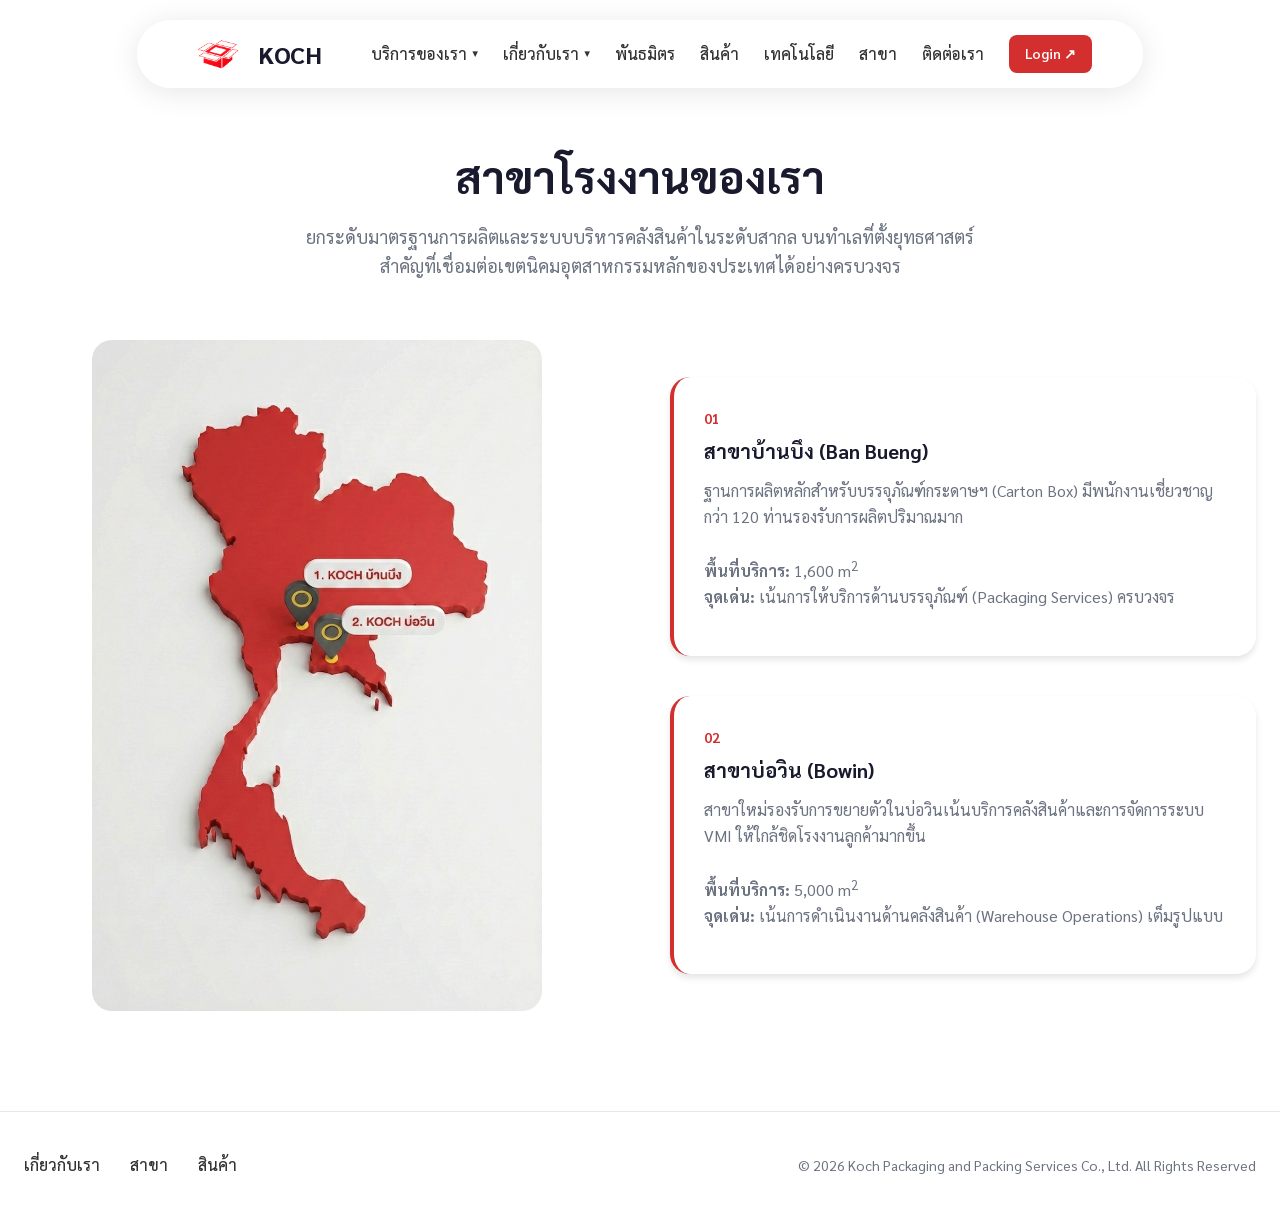
==== commit ce0beda2: "feat: Add ESD Conductive Box product and update footer copyright information across multiple pages." ====
--- a/branches.html
+++ b/branches.html
@@ -75,7 +75,7 @@
           </ul>
         </li>
         <li><a href="partners.html" class="nav-link">พันธมิตร</a></li>
-        <li><a href="index.html#products" class="nav-link">สินค้า</a></li>
+        <li><a href="products.html" class="nav-link">สินค้า</a></li>
         <li>
           <a href="technology.html" class="nav-link">เทคโนโลยี</a>
         </li>
@@ -148,15 +148,12 @@
         <nav class="footer-nav">
           <a href="index.html#about" class="footer-link">เกี่ยวกับเรา</a>
           <a href="branches.html" class="footer-link">สาขา</a>
-          <a href="index.html#products" class="footer-link">สินค้า</a>
+          <a href="products.html" class="footer-link">สินค้า</a>
         </nav>
 
-        <div class="footer-brand">
-          <span>© Area.</span>
-          <span>2025</span>
-        </div>
 
-        <div class="footer-copyright">All Rights Reserved</div>
+
+        <div class="footer-copyright">© 2026 Koch Packaging and Packing Services Co., Ltd. All Rights Reserved</div>
       </div>
     </div>
   </footer>
--- a/styles.css
+++ b/styles.css
@@ -172,6 +172,139 @@
 }
 
 /* ============================================
+   Utility Classes
+   ============================================ */
+/* Margins */
+.mt-0 {
+  margin-top: 0;
+}
+
+.mt-10 {
+  margin-top: 10px;
+}
+
+.mt-20 {
+  margin-top: 20px;
+}
+
+.mt-40 {
+  margin-top: 40px;
+}
+
+.mt-60 {
+  margin-top: 60px;
+}
+
+.mt-80 {
+  margin-top: 80px;
+}
+
+.mt-200 {
+  margin-top: 200px;
+}
+
+.mb-0 {
+  margin-bottom: 0;
+}
+
+.mb-10 {
+  margin-bottom: 10px;
+}
+
+.mb-20 {
+  margin-bottom: 20px;
+}
+
+.mb-40 {
+  margin-bottom: 40px;
+}
+
+.mb-60 {
+  margin-bottom: 60px;
+}
+
+.pt-0 {
+  padding-top: 0;
+}
+
+.pt-150 {
+  padding-top: 150px;
+}
+
+.pb-0 {
+  padding-bottom: 0;
+}
+
+/* Text Alignment */
+.text-left {
+  text-align: left;
+}
+
+.text-center {
+  text-align: center;
+}
+
+.text-right {
+  text-align: right;
+}
+
+/* Backgrounds */
+.bg-white {
+  background-color: var(--color-white);
+}
+
+.bg-light {
+  background-color: var(--color-light);
+}
+
+.bg-navy {
+  background-color: var(--color-navy);
+}
+
+/* Display */
+.d-block {
+  display: block;
+}
+
+.d-flex {
+  display: flex;
+}
+
+.d-grid {
+  display: grid;
+}
+
+.d-none {
+  display: none;
+}
+
+/* Width/Height */
+.w-100 {
+  width: 100%;
+}
+
+.h-auto {
+  height: auto;
+}
+
+/* Image Utilities */
+.img-fluid {
+  max-width: 100%;
+  height: auto;
+}
+
+.img-rounded {
+  border-radius: var(--radius-md);
+}
+
+/* List Utilities */
+.list-unstyled {
+  list-style: none;
+  padding: 0;
+  margin: 0;
+}
+
+/* ============================================
    Header / Navigation
    ============================================ */
 .header {
@@ -795,7 +928,12 @@
   }
 
   .about-model {
-    order: -1;
+    order: 2;
+  }
+
+  .about-model img {
+    max-width: 100%;
+    height: auto;
   }
 }
 
@@ -1472,8 +1610,8 @@
    ============================================ */
 .timeline-section {
   margin-top: 80px;
-  padding-top: 60px;
-  border-top: 1px solid var(--color-border);
+  padding-top: 0;
+  border-top: none;
 }
 
 .timeline-title {
@@ -1702,6 +1840,78 @@
 .product-name {
   font-size: 1rem;
   font-weight: 600;
+}
+
+/* ============================================
+   Products Category Page Styles
+   ============================================ */
+.page-header {
+  background: linear-gradient(135deg, var(--color-light));
+  color: var(--color-white);
+  padding-bottom: 60px;
+}
+
+.page-header .section-title {
+  color: var(--color-navy);
+}
+
+.page-header .section-subtitle {
+  color: var(--color-gray-light);
+}
+
+.products-category {
+  padding: 80px 0;
+}
+
+.category-header {
+  margin-bottom: 40px;
+}
+
+.category-title {
+  font-size: 1.75rem;
+  font-weight: 700;
+  color: var(--color-navy);
+  display: flex;
+  align-items: center;
+  gap: 12px;
+  margin-bottom: 10px;
+}
+
+.category-icon {
+  font-size: 2rem;
+}
+
+.category-desc {
+  color: var(--color-gray-light);
+  font-size: 1rem;
+  margin: 0;
+  padding-left: 52px;
+}
+
+.products-grid-3col {
+  display: grid;
+  grid-template-columns: repeat(3, 1fr);
+  gap: 30px;
+}
+
+@media (max-width: 992px) {
+  .products-grid-3col {
+    grid-template-columns: repeat(2, 1fr);
+  }
+
+  .category-desc {
+    padding-left: 0;
+  }
+}
+
+@media (max-width: 576px) {
+  .products-grid-3col {
+    grid-template-columns: 1fr;
+  }
+
+  .category-title {
+    font-size: 1.5rem;
+  }
 }
 
 /* ============================================
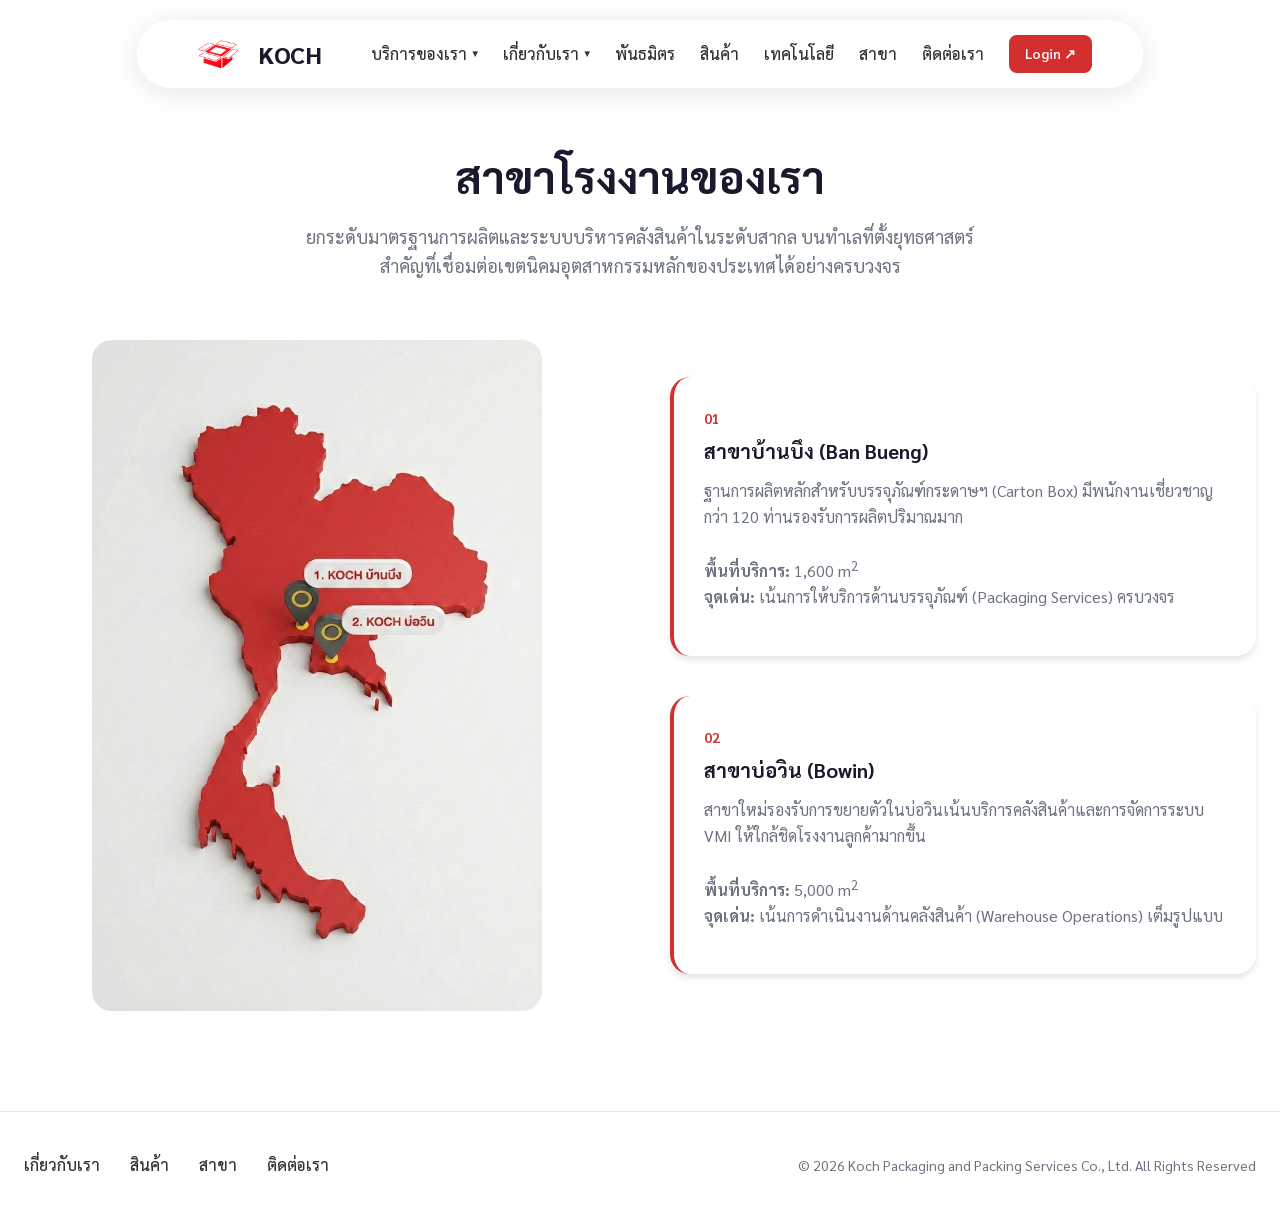
==== commit f7201aae: "feat: Update footer navigation across multiple pages to include contact link and reorder branches li" ====
--- a/branches.html
+++ b/branches.html
@@ -147,8 +147,9 @@
       <div class="footer-content">
         <nav class="footer-nav">
           <a href="index.html#about" class="footer-link">เกี่ยวกับเรา</a>
+          <a href="products.html" class="footer-link">สินค้า</a>
           <a href="branches.html" class="footer-link">สาขา</a>
-          <a href="products.html" class="footer-link">สินค้า</a>
+          <a href="contact.html" class="footer-link">ติดต่อเรา</a>
         </nav>
 
 
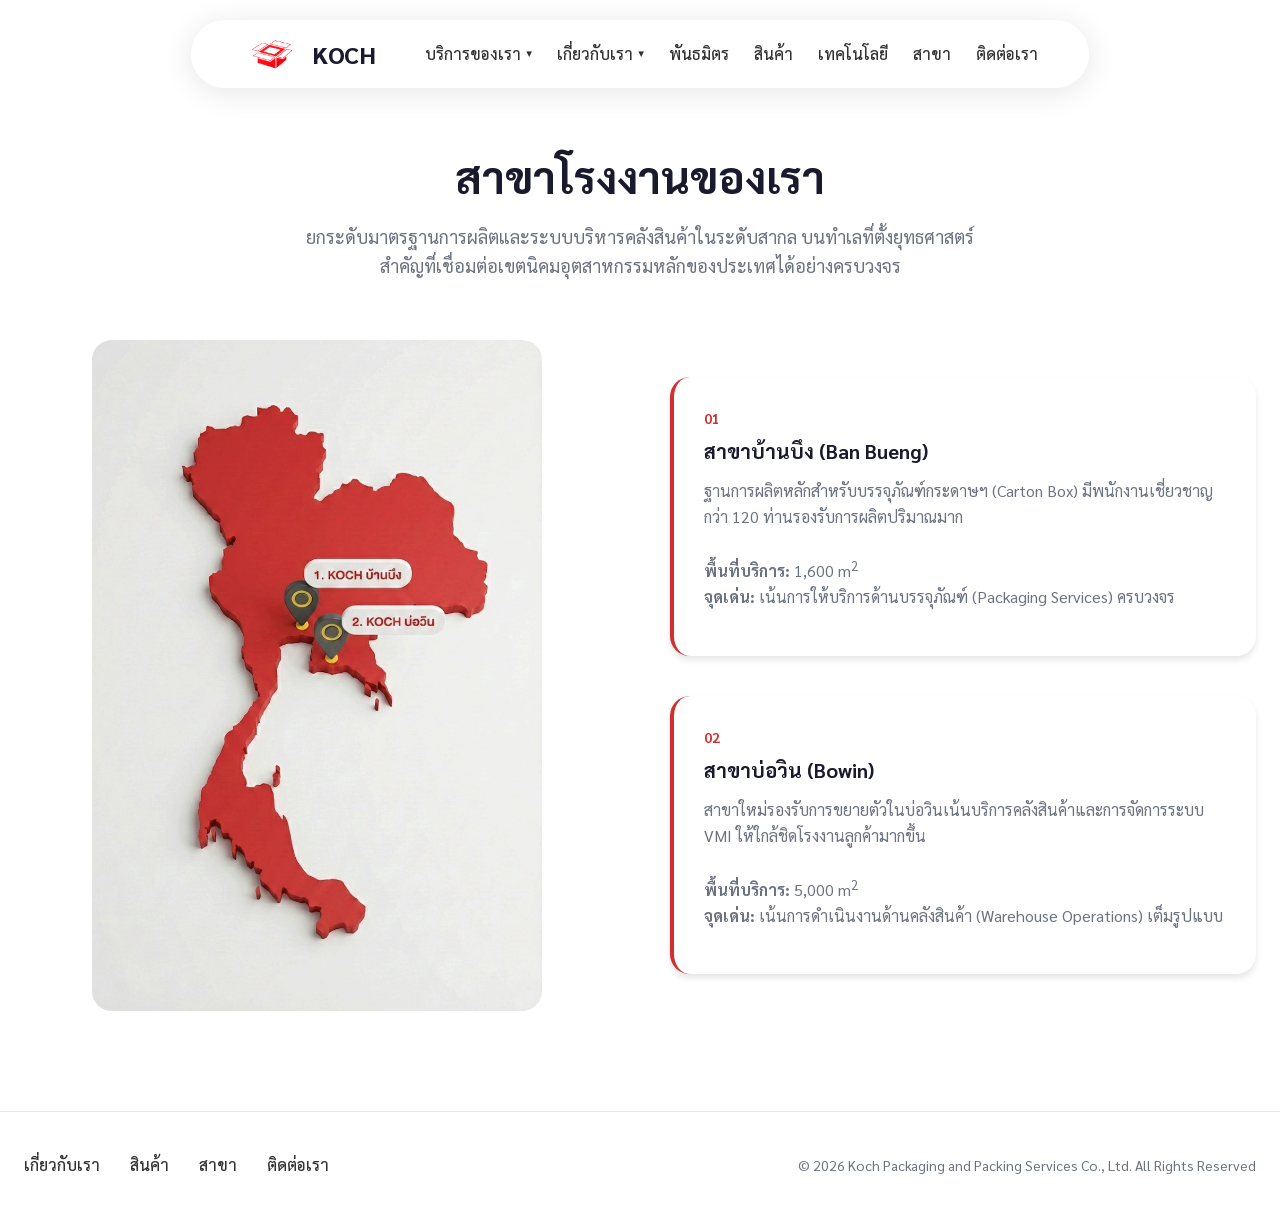
==== commit 7120b5a3: "feat: Add HSC Box product, disable login button across pages, and update various product details and" ====
--- a/branches.html
+++ b/branches.html
@@ -81,7 +81,7 @@
         </li>
         <li><a href="branches.html" class="nav-link active">สาขา</a></li>
         <li><a href="contact.html" class="nav-link">ติดต่อเรา</a></li>
-        <li><a href="#" class="btn btn-primary">Login ↗</a></li>
+        <!-- <li><a href="#" class="btn btn-primary">Login ↗</a></li> -->
       </ul>
 
       <button class="mobile-menu-btn" id="mobileMenuBtn" aria-label="Toggle Menu">
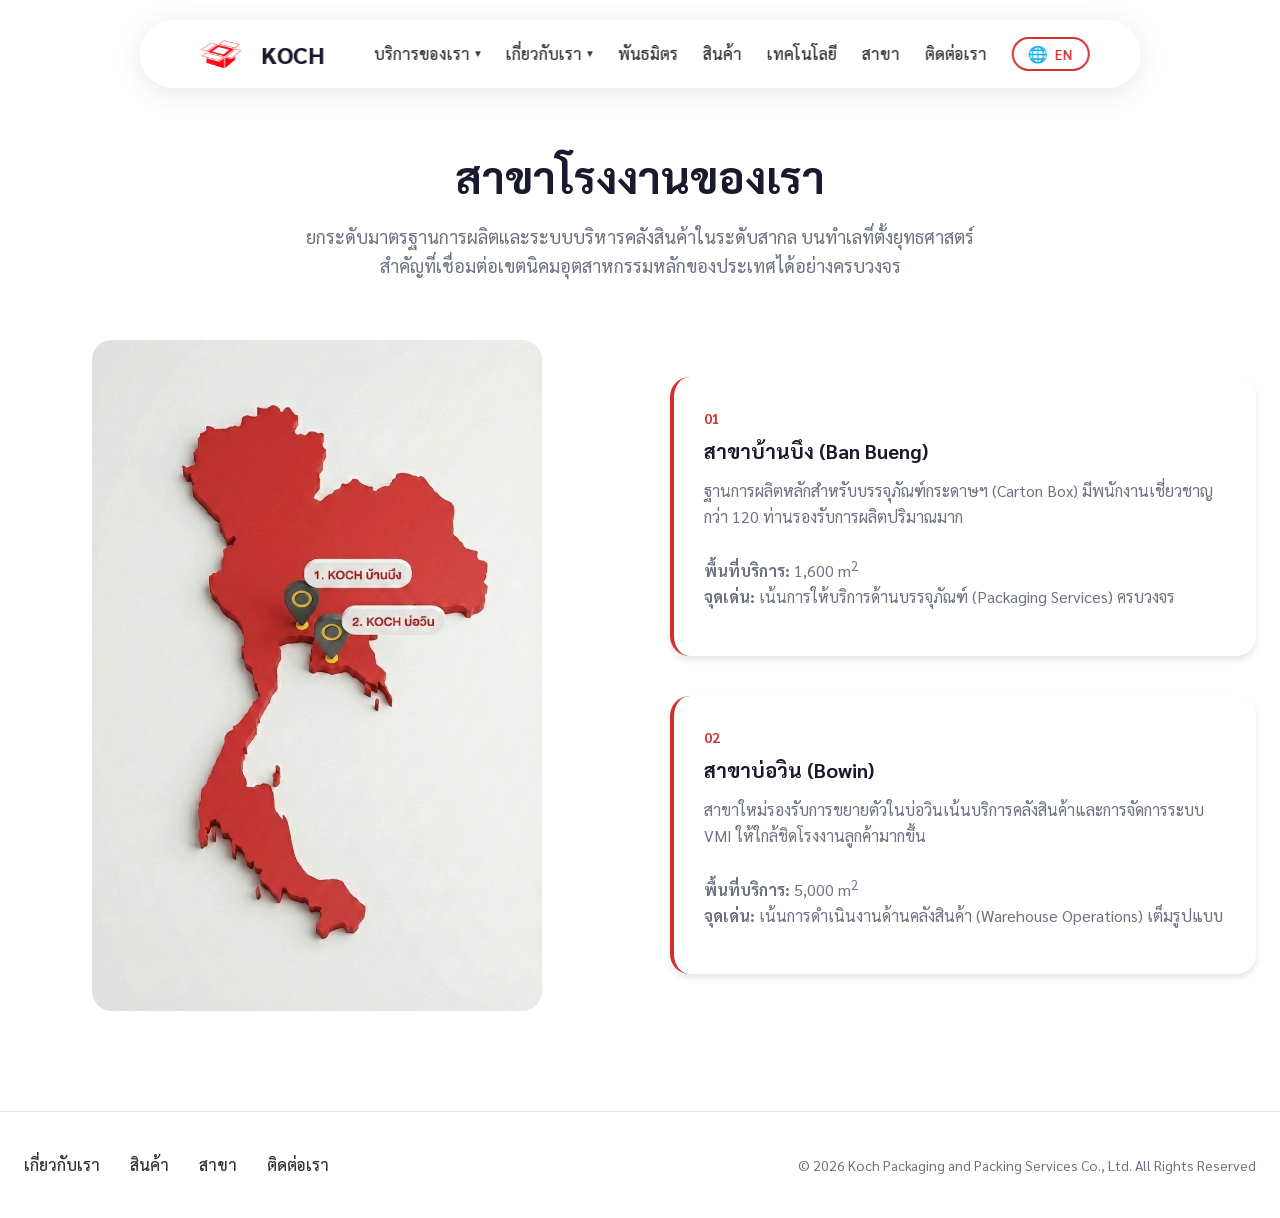
==== commit 10f28088: "feat: Implement internationalization (i18n) with a language toggle and dedicated translation script." ====
--- a/branches.html
+++ b/branches.html
@@ -8,6 +8,19 @@
     สาขาโรงงานของเรา - KOCH Packaging and Packing Services Co.,Ltd
   </title>
   <meta name="description" content="สาขาโรงงาน KOCH - ยกระดับมาตรฐานการผลิตและระบบบริหารคลังสินค้าในระดับสากล" />
+
+  <!-- Google SEO -->
+  <meta name="robots" content="index, follow" />
+  <link rel="canonical" href="https://koch-packaging-services.com/branches.html" />
+
+  <!-- Facebook Open Graph -->
+  <meta property="og:type" content="website" />
+  <meta property="og:locale" content="th_TH" />
+  <meta property="og:site_name" content="KOCH Packaging and Packing Services Co.,Ltd" />
+  <meta property="og:title" content="สาขาโรงงานของเรา - KOCH Packaging and Packing Services Co.,Ltd" />
+  <meta property="og:description" content="สาขาโรงงาน KOCH - ยกระดับมาตรฐานการผลิตและระบบบริหารคลังสินค้าในระดับสากล" />
+  <meta property="og:url" content="https://koch-packaging-services.com/branches.html" />
+  <meta property="og:image" content="https://koch-packaging-services.com/scr/assets/carousel/company/Gemini_Generated_Image_o9ab0wo9.png" />
 
   <!-- Favicon -->
   <link rel="icon" type="image/png" href="scr/assets/logo company/logo.png" />
@@ -35,7 +48,7 @@
 
       <ul class="nav-menu" id="navMenu">
         <li class="nav-dropdown">
-          <a href="index.html#services" class="nav-link dropdown-toggle">บริการของเรา <span
+          <a href="index.html#services" class="nav-link dropdown-toggle"><span data-i18n="nav.services">บริการของเรา</span> <span
               class="dropdown-arrow">▼</span></a>
           <ul class="dropdown-menu">
             <li>
@@ -54,34 +67,36 @@
           </ul>
         </li>
         <li class="nav-dropdown">
-          <a href="index.html#about" class="nav-link dropdown-toggle">เกี่ยวกับเรา <span
+          <a href="index.html#about" class="nav-link dropdown-toggle"><span data-i18n="nav.about">เกี่ยวกับเรา</span> <span
               class="dropdown-arrow">▼</span></a>
           <ul class="dropdown-menu">
             <li>
-              <a href="company.html" class="dropdown-link">บริษัท Koch</a>
+              <a href="company.html" class="dropdown-link" data-i18n="nav.company">บริษัท Koch</a>
             </li>
             <li>
-              <a href="expertise.html" class="dropdown-link">ความเชี่ยวชาญของเรา</a>
+              <a href="expertise.html" class="dropdown-link" data-i18n="nav.expertise">ความเชี่ยวชาญของเรา</a>
             </li>
             <li>
-              <a href="vision.html" class="dropdown-link">วิสัยทัศน์</a>
+              <a href="vision.html" class="dropdown-link" data-i18n="nav.vision">วิสัยทัศน์</a>
             </li>
-            <li>
+            <!-- <li>
               <a href="index.html#performance" class="dropdown-link">ผลประกอบการ</a>
-            </li>
-            <li>
+            </li> -->
+            <!-- <li>
               <a href="organization.html" class="dropdown-link">องค์กร</a>
-            </li>
+            </li> -->
           </ul>
         </li>
-        <li><a href="partners.html" class="nav-link">พันธมิตร</a></li>
-        <li><a href="products.html" class="nav-link">สินค้า</a></li>
+        <li><a href="partners.html" class="nav-link" data-i18n="nav.partners">พันธมิตร</a></li>
+        <li><a href="products.html" class="nav-link" data-i18n="nav.products">สินค้า</a></li>
         <li>
-          <a href="technology.html" class="nav-link">เทคโนโลยี</a>
+          <a href="technology.html" class="nav-link" data-i18n="nav.technology">เทคโนโลยี</a>
         </li>
-        <li><a href="branches.html" class="nav-link active">สาขา</a></li>
-        <li><a href="contact.html" class="nav-link">ติดต่อเรา</a></li>
+        <li><a href="branches.html" class="nav-link active" data-i18n="nav.branches">สาขา</a></li>
+        <li><a href="contact.html" class="nav-link" data-i18n="nav.contact">ติดต่อเรา</a></li>
         <!-- <li><a href="#" class="btn btn-primary">Login ↗</a></li> -->
+                <li class="nav-lang-item"><button class="lang-toggle-btn" data-current-lang="th"><span class="lang-globe">🌐</span><span class="lang-toggle-label">EN</span></button></li>
+                <li class="mobile-lang-toggle"><button class="lang-toggle-btn" data-current-lang="th"><span class="lang-globe">🌐</span><span class="lang-toggle-label">EN</span></button></li>
       </ul>
 
       <button class="mobile-menu-btn" id="mobileMenuBtn" aria-label="Toggle Menu">
@@ -98,8 +113,8 @@
   <section class="section branches-section section-page-header" id="branches">
     <div class="container">
       <div class="branches-intro animate-on-scroll">
-        <h2 class="section-title">สาขาโรงงานของเรา</h2>
-        <p class="section-subtitle">
+        <h2 class="section-title" data-i18n="branches.title">สาขาโรงงานของเรา</h2>
+        <p class="section-subtitle" data-i18n="branches.subtitle">
           ยกระดับมาตรฐานการผลิตและระบบบริหารคลังสินค้าในระดับสากล
           บนทำเลที่ตั้งยุทธศาสตร์สำคัญที่เชื่อมต่อเขตนิคมอุตสาหกรรมหลักของประเทศได้อย่างครบวงจร
         </p>
@@ -113,8 +128,8 @@
         <div class="branches-list">
           <div class="branch-card animate-on-scroll">
             <div class="branch-number">01</div>
-            <h3 class="branch-name">สาขาบ้านบึง (Ban Bueng)</h3>
-            <p class="branch-desc">
+            <h3 class="branch-name" data-i18n="branches.branch1.name">สาขาบ้านบึง (Ban Bueng)</h3>
+            <p class="branch-desc" data-i18n-html="branches.branch1.desc">
               ฐานการผลิตหลักสำหรับบรรจุภัณฑ์กระดาษฯ (Carton Box)
               มีพนักงานเชี่ยวชาญกว่า 120 ท่านรองรับการผลิตปริมาณมาก<br /><br />
               <strong>พื้นที่บริการ:</strong> 1,600 m<sup>2</sup><br />
@@ -125,8 +140,8 @@
 
           <div class="branch-card animate-on-scroll">
             <div class="branch-number">02</div>
-            <h3 class="branch-name">สาขาบ่อวิน (Bowin)</h3>
-            <p class="branch-desc">
+            <h3 class="branch-name" data-i18n="branches.branch2.name">สาขาบ่อวิน (Bowin)</h3>
+            <p class="branch-desc" data-i18n-html="branches.branch2.desc">
               สาขาใหม่รองรับการขยายตัวในบ่อวินเน้นบริการคลังสินค้าและการจัดการระบบ
               VMI ให้ใกล้ชิดโรงงานลูกค้ามากขึ้น<br /><br />
               <strong>พื้นที่บริการ:</strong> 5,000 m<sup>2</sup><br />
@@ -146,10 +161,10 @@
     <div class="container">
       <div class="footer-content">
         <nav class="footer-nav">
-          <a href="index.html#about" class="footer-link">เกี่ยวกับเรา</a>
-          <a href="products.html" class="footer-link">สินค้า</a>
-          <a href="branches.html" class="footer-link">สาขา</a>
-          <a href="contact.html" class="footer-link">ติดต่อเรา</a>
+          <a href="index.html#about" class="footer-link" data-i18n="footer.about">เกี่ยวกับเรา</a>
+          <a href="products.html" class="footer-link" data-i18n="footer.products">สินค้า</a>
+          <a href="branches.html" class="footer-link" data-i18n="footer.branches">สาขา</a>
+          <a href="contact.html" class="footer-link" data-i18n="footer.contact">ติดต่อเรา</a>
         </nav>
 
 
@@ -160,7 +175,8 @@
   </footer>
 
   <!-- Scripts -->
-  <script src="scripts.js"></script>
+  <script src="translations.js"></script>
+    <script src="scripts.js"></script>
 </body>
 
 </html>
--- a/styles.css
+++ b/styles.css
@@ -257,10 +257,6 @@
   background-color: var(--color-light);
 }
 
-.bg-navy {
-  background-color: var(--color-navy);
-}
-
 /* Display */
 .d-block {
   display: block;
@@ -534,6 +530,49 @@
   transform: translateY(-8px) rotate(-45deg);
 }
 
+/* Language Toggle Button */
+.lang-toggle-btn {
+  display: inline-flex;
+  align-items: center;
+  gap: 6px;
+  padding: 6px 14px;
+  border: 2px solid var(--color-primary);
+  border-radius: 20px;
+  background: transparent;
+  color: var(--color-primary);
+  font-family: var(--font-family);
+  font-size: 0.85rem;
+  font-weight: 600;
+  cursor: pointer;
+  transition: var(--transition-fast);
+  letter-spacing: 0.5px;
+  white-space: nowrap;
+}
+
+.lang-toggle-btn:hover {
+  background: var(--color-primary);
+  color: var(--color-white);
+}
+
+.lang-toggle-btn .lang-globe {
+  font-size: 1rem;
+  line-height: 1;
+}
+
+/* Desktop language toggle - shown inside nav-menu */
+.nav-lang-item {
+  list-style: none;
+}
+
+/* Mobile language toggle - shown inside mobile menu */
+.mobile-lang-toggle {
+  display: none;
+  padding-top: 10px;
+  border-top: 1px solid var(--color-border);
+  margin-top: 10px;
+  width: 100%;
+}
+
 /* ============================================
    Hero Section - New Design with Overlapping Frames
    ============================================ */
@@ -827,6 +866,12 @@
   cursor: pointer;
 }
 
+.service-card {
+  height: 100%;
+  display: flex;
+  flex-direction: column;
+}
+
 .service-card:hover {
   translate: 0 0.425em;
   box-shadow:
@@ -1125,6 +1170,8 @@
   cursor: pointer;
 }
 
+
+
 /* ============================================
    Service Detail Page
    ============================================ */
@@ -1510,7 +1557,8 @@
    Branches Section
    ============================================ */
 .branches {
-  background: var(--color-light);
+  /* Background color now controlled by utility classes (bg-white, bg-light) */
+  
 }
 
 .branches-intro {
@@ -2153,6 +2201,15 @@
   .mobile-menu-btn {
     display: flex;
   }
+
+  /* Hide desktop lang toggle, show mobile one */
+  .nav-lang-item {
+    display: none;
+  }
+
+  .mobile-lang-toggle {
+    display: block;
+  }
 }
 
 @media (max-width: 768px) {
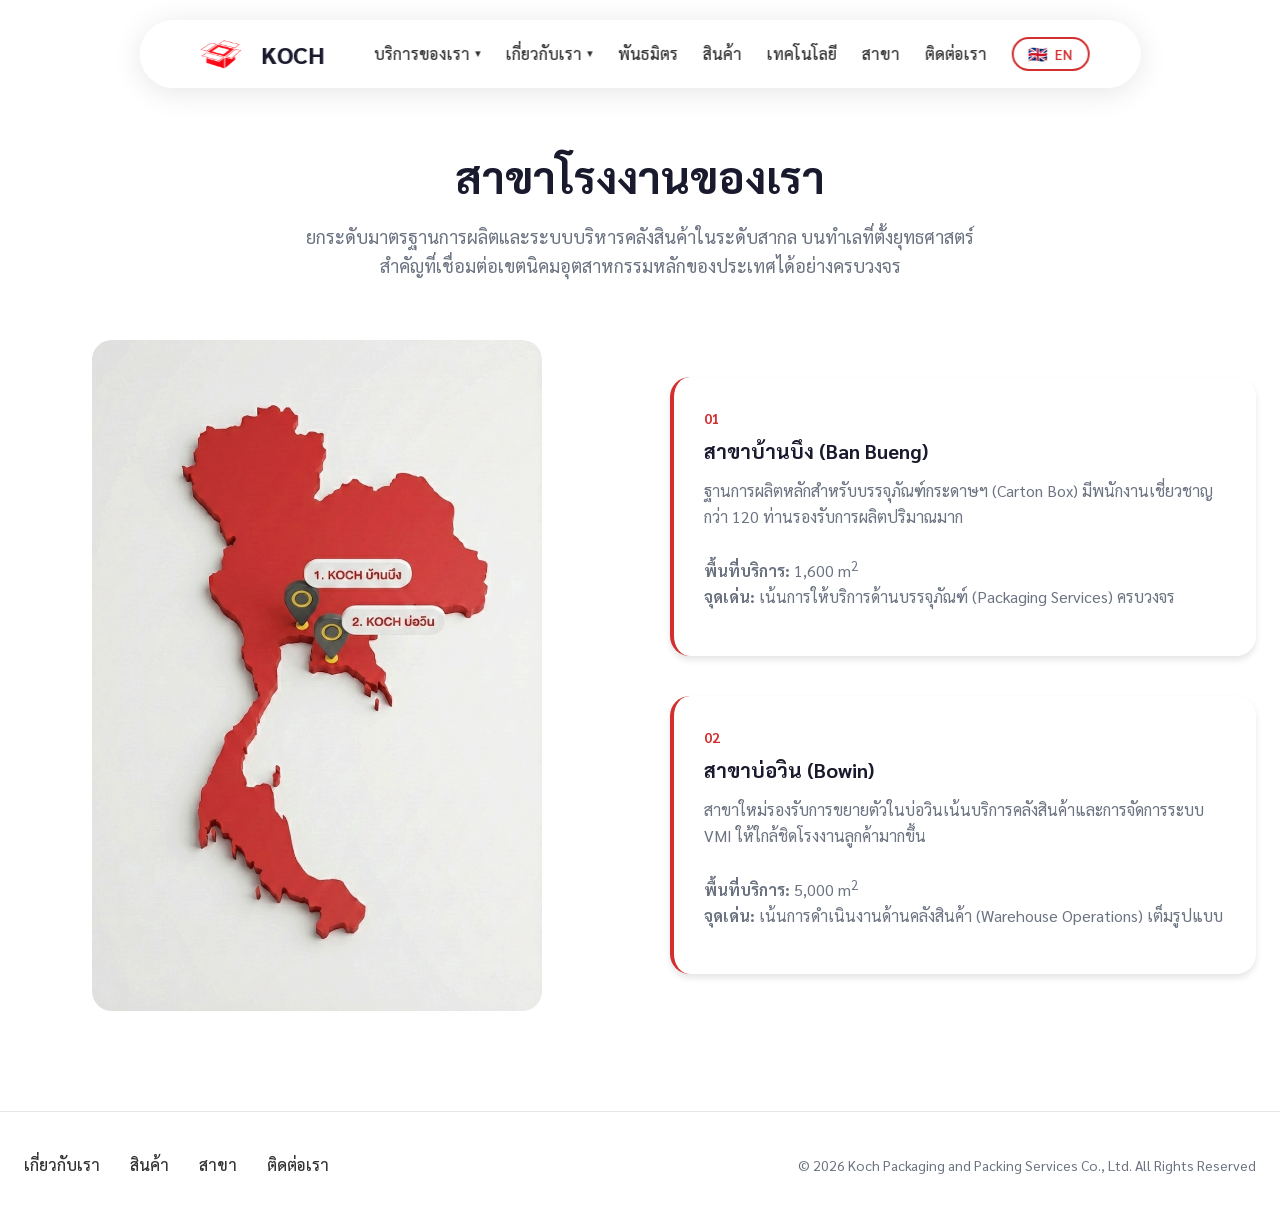
==== commit 922cd93a: "feat: Add web.config for server configuration and update language switcher to display country flag e" ====
--- a/branches.html
+++ b/branches.html
@@ -95,8 +95,8 @@
         <li><a href="branches.html" class="nav-link active" data-i18n="nav.branches">สาขา</a></li>
         <li><a href="contact.html" class="nav-link" data-i18n="nav.contact">ติดต่อเรา</a></li>
         <!-- <li><a href="#" class="btn btn-primary">Login ↗</a></li> -->
-                <li class="nav-lang-item"><button class="lang-toggle-btn" data-current-lang="th"><span class="lang-globe">🌐</span><span class="lang-toggle-label">EN</span></button></li>
-                <li class="mobile-lang-toggle"><button class="lang-toggle-btn" data-current-lang="th"><span class="lang-globe">🌐</span><span class="lang-toggle-label">EN</span></button></li>
+                <li class="nav-lang-item"><button class="lang-toggle-btn" data-current-lang="th"><span class="lang-globe">🇬🇧</span><span class="lang-toggle-label">EN</span></button></li>
+                <li class="mobile-lang-toggle"><button class="lang-toggle-btn" data-current-lang="th"><span class="lang-globe">🇬🇧</span><span class="lang-toggle-label">EN</span></button></li>
       </ul>
 
       <button class="mobile-menu-btn" id="mobileMenuBtn" aria-label="Toggle Menu">
